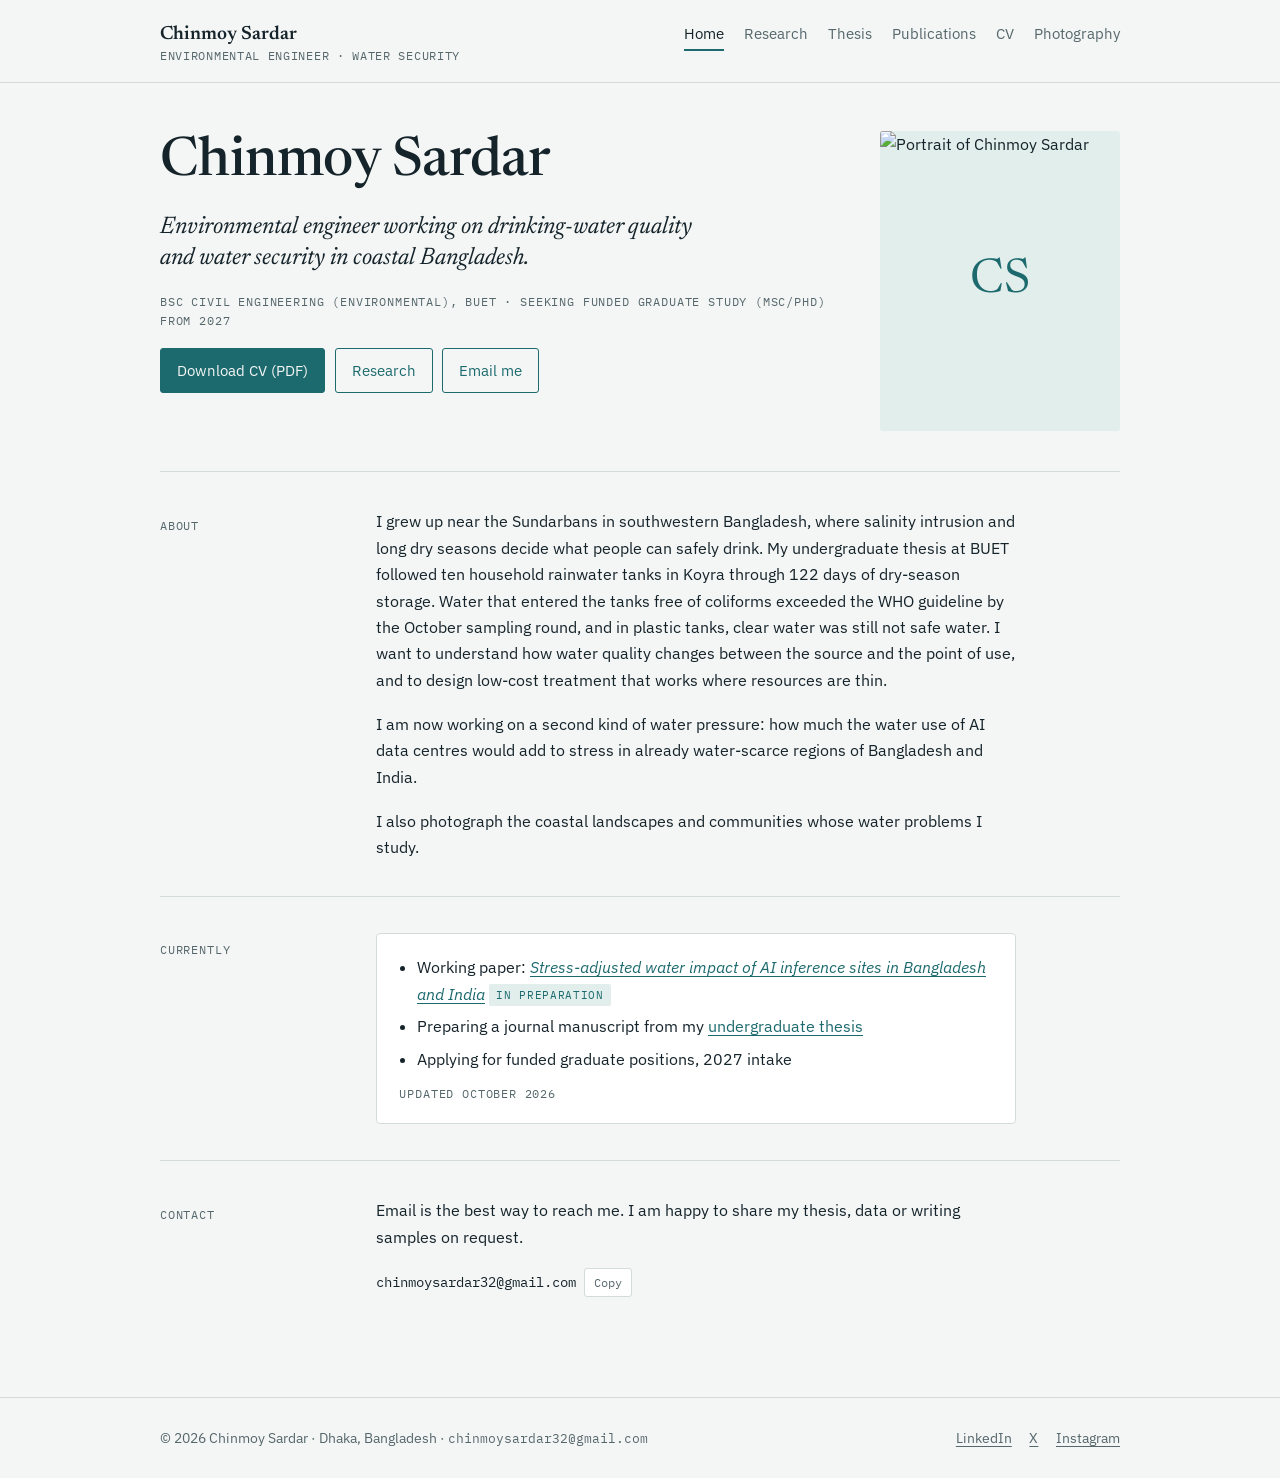
==== index.html @ 66cd184c "Rebuild portfolio as static site with audit updates Six pages (Home, Research, Thesis, Publications," ====
<!doctype html>
<html lang="en">
<head>
<meta charset="utf-8">
<meta name="viewport" content="width=device-width, initial-scale=1, viewport-fit=cover">
<title>Chinmoy Sardar — Environmental Engineer</title>
<meta name="claude:viewport-fit-sides" content="cover">
<meta name="description" content="Chinmoy Sardar, environmental engineer (BUET). Research on drinking-water quality and water security in coastal Bangladesh. CV, thesis, working papers.">
<meta name="author" content="Chinmoy Sardar">
<meta property="og:title" content="Chinmoy Sardar — Environmental Engineer">
<meta property="og:description" content="Chinmoy Sardar, environmental engineer (BUET). Research on drinking-water quality and water security in coastal Bangladesh. CV, thesis, working papers.">
<meta property="og:type" content="website">
<meta name="twitter:card" content="summary">
<link rel="preconnect" href="https://fonts.googleapis.com">
<link rel="preconnect" href="https://fonts.gstatic.com" crossorigin>
<link rel="stylesheet" href="https://fonts.googleapis.com/css2?family=IBM+Plex+Mono:wght@400;500&family=IBM+Plex+Sans:ital,wght@0,400;0,500;0,600;1,400&family=Newsreader:ital,opsz,wght@0,6..72,400;0,6..72,500;0,6..72,600;1,6..72,400&display=swap">
<link rel="stylesheet" href="assets/style.css">
<script type="application/ld+json">{"@context": "https://schema.org", "@type": "Person", "name": "Chinmoy Sardar", "jobTitle": "Environmental Engineer", "email": "mailto:chinmoysardar32@gmail.com", "alumniOf": {"@type": "CollegeOrUniversity", "name": "Bangladesh University of Engineering and Technology (BUET)"}, "knowsAbout": ["drinking-water quality", "rainwater harvesting", "water security", "coastal Bangladesh", "environmental engineering"], "sameAs": ["https://www.linkedin.com/in/chinmoy-sardar-2b792b1a0/", "https://x.com/ChinmoySardar32"]}</script>
</head>
<body>
<header class="site-header">
  <div class="wrap">
    <a class="brand" href="index.html">
      <span class="brand-name">Chinmoy Sardar</span>
      <span class="brand-role">Environmental Engineer · Water Security</span>
    </a>
    <nav class="nav" aria-label="Main">
        <a href="index.html" aria-current="page">Home</a>
        <a href="research.html">Research</a>
        <a href="thesis.html">Thesis</a>
        <a href="publications.html">Publications</a>
        <a href="cv.html">CV</a>
        <a href="photography.html">Photography</a>
    </nav>
  </div>
</header>
<main>
  <div class="wrap">

    <section class="hero">
      <div class="hero-text">
        <h1>Chinmoy Sardar</h1>
        <p class="hero-sub">Environmental engineer working on drinking-water quality and water security in coastal Bangladesh.</p>
        <p class="label">BSc Civil Engineering (Environmental), BUET · Seeking funded graduate study (MSc/PhD) from 2027</p>
        <div class="actions">
          <a class="btn primary" href="assets/Chinmoy_Sardar_CV.pdf">Download CV (PDF)</a>
          <a class="btn" href="research.html">Research</a>
          <a class="btn" href="mailto:chinmoysardar32@gmail.com">Email me</a>
        </div>
      </div>
      <div class="portrait">
        <img src="assets/profile.jpg" alt="Portrait of Chinmoy Sardar" width="480" height="600" data-fallback>
        <span class="fallback" hidden aria-hidden="true">CS</span>
      </div>
    </section>

    <section class="section">
      <p class="label">About</p>
      <div class="prose">
        <p>I grew up near the Sundarbans in southwestern Bangladesh, where salinity intrusion and long dry seasons decide what people can safely drink. My undergraduate thesis at BUET followed ten household rainwater tanks in Koyra through 122 days of dry-season storage. Water that entered the tanks free of coliforms exceeded the WHO guideline by the October sampling round, and in plastic tanks, clear water was still not safe water. I want to understand how water quality changes between the source and the point of use, and to design low-cost treatment that works where resources are thin.</p>
        <p>I am now working on a second kind of water pressure: how much the water use of AI data centres would add to stress in already water-scarce regions of Bangladesh and India.</p>
        <p>I also photograph the coastal landscapes and communities whose water problems I study.</p>
      </div>
    </section>

    <section class="section">
      <p class="label">Currently</p>
      <div>
        <div class="note">
          <ul>
            <li>Working paper: <a href="publications.html"><em>Stress-adjusted water impact of AI inference sites in Bangladesh and India</em></a> <span class="status">In preparation</span></li>
            <li>Preparing a journal manuscript from my <a href="thesis.html">undergraduate thesis</a></li>
            <li>Applying for funded graduate positions, 2027 intake</li>
          </ul>
          <p class="label">Updated October 2026</p>
        </div>
      </div>
    </section>

    <section class="section">
      <p class="label">Contact</p>
      <div class="prose">
        <p>Email is the best way to reach me. I am happy to share my thesis, data or writing samples on request.</p>
        <p class="email-line"><span>chinmoysardar32@gmail.com</span><button class="copy" type="button" data-copy="chinmoysardar32@gmail.com">Copy</button></p>
      </div>
    </section>

  </div>
</main>
<footer class="site-footer">
  <div class="wrap">
    <span>© 2026 Chinmoy Sardar · Dhaka, Bangladesh · <span class="num">chinmoysardar32@gmail.com</span></span>
    <nav aria-label="Profiles">
      <a href="https://www.linkedin.com/in/chinmoy-sardar-2b792b1a0/" rel="me">LinkedIn</a>
      <!-- Add once created: <a href="https://orcid.org/0000-0000-0000-0000" rel="me">ORCID</a> -->
      <!-- Add once created: <a href="https://scholar.google.com/citations?user=XXXX" rel="me">Google Scholar</a> -->
      <a href="https://x.com/ChinmoySardar32" rel="me">X</a>
      <a href="https://instagram.com/i_chinmoysardar" rel="me">Instagram</a>
    </nav>
  </div>
</footer>
<script src="assets/site.js"></script>
</body>
</html>
---- assets/style.css ----
/* Layout concept: a field notebook — one reading column, with small mono
   labels hung in the left margin carrying dates, places and units. */
:root {
  --paper: #f4f6f5;
  --surface: #ffffff;
  --ink: #15232a;
  --muted: #56676c;
  --rule: #d3dcda;
  --estuary: #1d6a6e;      /* accent: brackish river water */
  --estuary-soft: #e1eeec;
  --silt: #a4651c;         /* data: brick tanks, highlights */
  --font-display: "Newsreader", "Iowan Old Style", Georgia, serif;
  --font-body: "IBM Plex Sans", "Segoe UI", system-ui, sans-serif;
  --font-mono: "IBM Plex Mono", ui-monospace, "SFMono-Regular", Menlo, monospace;
  --step--1: 0.84rem;
  --step-0: 1rem;
  --step-1: 1.2rem;
  --step-2: 1.5rem;
  --step-3: 2.05rem;
  --step-4: clamp(2.4rem, 6vw, 3.4rem);
  --measure: 40rem;
  --wide: 62rem;
  color-scheme: light;
}
@media (prefers-color-scheme: dark) {
  :root:not([data-theme="light"]) {
    --paper: #0f191c; --surface: #152328; --ink: #e2ebe9; --muted: #95a7aa;
    --rule: #28393e; --estuary: #66b9b8; --estuary-soft: #173236; --silt: #d39a52;
    color-scheme: dark;
  }
}
:root[data-theme="dark"] {
  --paper: #0f191c; --surface: #152328; --ink: #e2ebe9; --muted: #95a7aa;
  --rule: #28393e; --estuary: #66b9b8; --estuary-soft: #173236; --silt: #d39a52;
  color-scheme: dark;
}

*, *::before, *::after { box-sizing: border-box; }
html { -webkit-text-size-adjust: 100%; }
body {
  margin: 0;
  background: var(--paper);
  color: var(--ink);
  font-family: var(--font-body);
  font-size: var(--step-0);
  line-height: 1.65;
}
img { max-width: 100%; display: block; }
a { color: var(--estuary); text-underline-offset: 0.18em; text-decoration-thickness: 1px; }
a:hover { text-decoration-thickness: 2px; }
:focus-visible { outline: 2px solid var(--estuary); outline-offset: 3px; border-radius: 2px; }

.wrap {
  max-width: var(--wide);
  margin-inline: auto;
  padding-left: max(16px, env(safe-area-inset-left, 0px));
  padding-right: max(16px, env(safe-area-inset-right, 0px));
}

/* Header */
.site-header { border-bottom: 1px solid var(--rule); }
.site-header .wrap {
  display: flex; flex-wrap: wrap; align-items: baseline; justify-content: space-between;
  gap: 0.5rem 2rem; padding-block: 1.1rem;
}
.brand { text-decoration: none; color: var(--ink); display: flex; flex-direction: column; }
.brand-name { font-family: var(--font-display); font-size: var(--step-1); font-weight: 600; line-height: 1.2; }
.brand-role { font-family: var(--font-mono); font-size: 0.72rem; letter-spacing: 0.06em; text-transform: uppercase; color: var(--muted); }
.nav { display: flex; flex-wrap: wrap; gap: 0.25rem 1.25rem; font-size: 0.95rem; }
.nav a { color: var(--muted); text-decoration: none; padding-block: 0.2rem; border-bottom: 2px solid transparent; }
.nav a:hover { color: var(--ink); }
.nav a[aria-current="page"] { color: var(--ink); border-bottom-color: var(--estuary); }

main { padding-block: 3rem 4rem; }

/* Type */
h1, h2, h3 { font-family: var(--font-display); font-weight: 500; line-height: 1.15; text-wrap: balance; margin: 0; }
h1 { font-size: var(--step-4); letter-spacing: -0.01em; }
h2 { font-size: var(--step-3); }
h3 { font-size: var(--step-1); font-weight: 600; line-height: 1.3; }
p { margin: 0; }
.lede { font-size: var(--step-1); line-height: 1.5; color: var(--ink); max-width: var(--measure); }
.muted { color: var(--muted); }
.label {
  font-family: var(--font-mono); font-size: 0.74rem; letter-spacing: 0.07em;
  text-transform: uppercase; color: var(--muted);
}
.prose { max-width: var(--measure); display: grid; gap: 1rem; }
.prose ul, .prose ol { margin: 0; padding-left: 1.2rem; display: grid; gap: 0.45rem; }
.num { font-family: var(--font-mono); font-variant-numeric: tabular-nums; font-size: 0.92em; }

/* Page intro */
.page-head { display: grid; gap: 0.9rem; margin-bottom: 3rem; max-width: var(--measure); }

/* Sections with a hanging margin label */
.section {
  display: grid; grid-template-columns: 11rem minmax(0, 1fr); gap: 1rem 2.5rem;
  padding-block: 2.25rem; border-top: 1px solid var(--rule);
}
.section > .label { padding-top: 0.45rem; }
.section > div { min-width: 0; display: grid; gap: 1.1rem; align-content: start; }
@media (max-width: 760px) {
  .section { grid-template-columns: minmax(0, 1fr); gap: 0.75rem; }
  .section > .label { padding-top: 0; }
}

/* Home hero */
.hero { display: grid; grid-template-columns: minmax(0, 1fr) 15rem; gap: 2.5rem; align-items: start; margin-bottom: 2.5rem; }
.hero-text { display: grid; gap: 1.1rem; min-width: 0; }
.hero-sub { font-family: var(--font-display); font-size: var(--step-2); line-height: 1.3; font-style: italic; color: var(--ink); max-width: 34rem; }
@media (max-width: 760px) { .hero { grid-template-columns: minmax(0, 1fr); } .portrait { max-width: 12rem; order: -1; } }

.portrait {
  position: relative; aspect-ratio: 4 / 5; width: 100%; max-width: 100%;
  background: var(--estuary-soft); border-radius: 3px; overflow: hidden;
}
.portrait img { position: absolute; inset: 0; width: 100%; height: 100%; object-fit: cover; }
.portrait .fallback, .photo .fallback {
  position: absolute; inset: 0; display: grid; place-items: center;
  font-family: var(--font-display); font-size: 3rem; color: var(--estuary);
}

.actions { display: flex; flex-wrap: wrap; gap: 0.6rem; }
.btn {
  display: inline-flex; align-items: center; gap: 0.4rem; padding: 0.55rem 1rem;
  border: 1px solid var(--estuary); border-radius: 3px; text-decoration: none;
  font-size: 0.95rem; color: var(--estuary); background: transparent; font-family: inherit; cursor: pointer;
}
.btn:hover { background: var(--estuary-soft); }
.btn.primary { background: var(--estuary); color: var(--paper); }
.btn.primary:hover { filter: brightness(1.08); background: var(--estuary); }

.email-line { display: flex; flex-wrap: wrap; align-items: center; gap: 0.5rem; font-family: var(--font-mono); font-size: 0.9rem; }
.copy { font: inherit; font-size: 0.78rem; padding: 0.2rem 0.55rem; border: 1px solid var(--rule); border-radius: 3px; background: var(--surface); color: var(--muted); cursor: pointer; }
.copy:hover { color: var(--ink); }

/* The one boxed element per page */
.note {
  background: var(--surface); border: 1px solid var(--rule); border-radius: 4px;
  padding: 1.25rem 1.4rem; display: grid; gap: 0.7rem; max-width: var(--measure);
}
.note ul { margin: 0; padding-left: 1.1rem; display: grid; gap: 0.4rem; }

/* Entries (CV, publications, projects) */
.entries { display: grid; gap: 1.6rem; }
.entry { display: grid; gap: 0.3rem; max-width: var(--measure); }
.entry-top { display: flex; flex-wrap: wrap; justify-content: space-between; gap: 0.1rem 1rem; align-items: baseline; }
.entry h3 { font-size: 1.08rem; }
.entry .when { font-family: var(--font-mono); font-size: 0.8rem; color: var(--muted); font-variant-numeric: tabular-nums; white-space: nowrap; }
.entry ul { margin: 0.25rem 0 0; padding-left: 1.1rem; display: grid; gap: 0.3rem; }
.entry .links { display: flex; flex-wrap: wrap; gap: 0.3rem 1rem; font-size: 0.92rem; margin-top: 0.2rem; }

.status {
  display: inline-block; font-family: var(--font-mono); font-size: 0.7rem; letter-spacing: 0.06em;
  text-transform: uppercase; padding: 0.1rem 0.45rem; border-radius: 2px;
  background: var(--estuary-soft); color: var(--estuary); vertical-align: 0.1em;
}
.entry.cite { display: block; padding-left: 1.4rem; text-indent: -1.4rem; }

/* Thesis details strip */
.facts { display: grid; grid-template-columns: repeat(auto-fit, minmax(12rem, 1fr)); gap: 0; border-top: 1px solid var(--rule); border-left: 1px solid var(--rule); margin: 0; }
.facts div { padding: 0.75rem 0.9rem; border-right: 1px solid var(--rule); border-bottom: 1px solid var(--rule); min-width: 0; }
.facts dt { font-family: var(--font-mono); font-size: 0.7rem; letter-spacing: 0.07em; text-transform: uppercase; color: var(--muted); }
.facts dd { margin: 0.15rem 0 0; font-size: 0.95rem; }

/* Findings list */
.findings { list-style: none; margin: 0; padding: 0; display: grid; gap: 1.2rem; max-width: var(--measure); }
.findings li { display: grid; gap: 0.25rem; padding-left: 1rem; border-left: 2px solid var(--rule); }
.findings strong { font-weight: 600; }

/* Figures */
.figure { margin: 0; display: grid; gap: 0.6rem; max-width: 44rem; }
.figure-frame { overflow-x: auto; background: var(--surface); border: 1px solid var(--rule); border-radius: 4px; padding: 1rem; }
.figure svg { display: block; width: 100%; height: auto; min-width: 30rem; }
.figure figcaption { font-size: 0.88rem; color: var(--muted); max-width: var(--measure); }
.svg-ink { fill: var(--ink); }
.svg-muted { fill: var(--muted); }
.svg-rule { stroke: var(--rule); }
.svg-axis { stroke: var(--muted); }
.svg-brick { fill: var(--silt); }
.svg-plastic { fill: var(--estuary); }
.svg-err { stroke: var(--ink); }
.svg-guide { stroke: var(--ink); stroke-dasharray: 4 4; }
.svg-text { font-family: var(--font-body); font-size: 12px; }
.svg-mono { font-family: var(--font-mono); font-size: 11px; }

/* Timeline */
.timeline { list-style: none; margin: 0; padding: 0; display: grid; grid-template-columns: repeat(4, minmax(0, 1fr)); gap: 0; max-width: 52rem; }
.timeline li { position: relative; padding: 1.4rem 1rem 0 0; border-top: 2px solid var(--estuary); display: grid; gap: 0.2rem; min-width: 0; }
.timeline li::before { content: ""; position: absolute; top: -7px; left: 0; width: 12px; height: 12px; border-radius: 50%; background: var(--paper); border: 2px solid var(--estuary); }
.timeline .label { color: var(--estuary); }
.timeline p { font-size: 0.92rem; }
@media (max-width: 640px) {
  .timeline { grid-template-columns: minmax(0, 1fr); }
  .timeline li { border-top: 0; border-left: 2px solid var(--estuary); padding: 0 0 1.2rem 1.2rem; }
  .timeline li::before { top: 0.25rem; left: -7px; }
}

/* Photography */
.photo { position: relative; margin: 0; display: grid; gap: 0.6rem; max-width: 34rem; }
.photo .frame { position: relative; aspect-ratio: 2 / 3; max-width: 100%; background: var(--estuary-soft); border-radius: 3px; overflow: hidden; }
.photo .frame img { position: absolute; inset: 0; width: 100%; height: 100%; object-fit: cover; }
.photo .fallback { font-family: var(--font-mono); font-size: 0.8rem; color: var(--muted); padding: 1rem; text-align: center; }
.photo figcaption { font-size: 0.92rem; }
.photo figcaption em { font-family: var(--font-display); font-size: 1.1rem; font-style: italic; }

/* Footer */
.site-footer { border-top: 1px solid var(--rule); }
.site-footer .wrap { display: flex; flex-wrap: wrap; justify-content: space-between; gap: 0.75rem 2rem; padding-block: 1.75rem; font-size: 0.9rem; color: var(--muted); }
.site-footer nav { display: flex; flex-wrap: wrap; gap: 0.25rem 1.1rem; }
.site-footer a { color: var(--muted); }
.site-footer a:hover { color: var(--ink); }

@media (prefers-reduced-motion: reduce) { * { transition: none !important; animation: none !important; } }
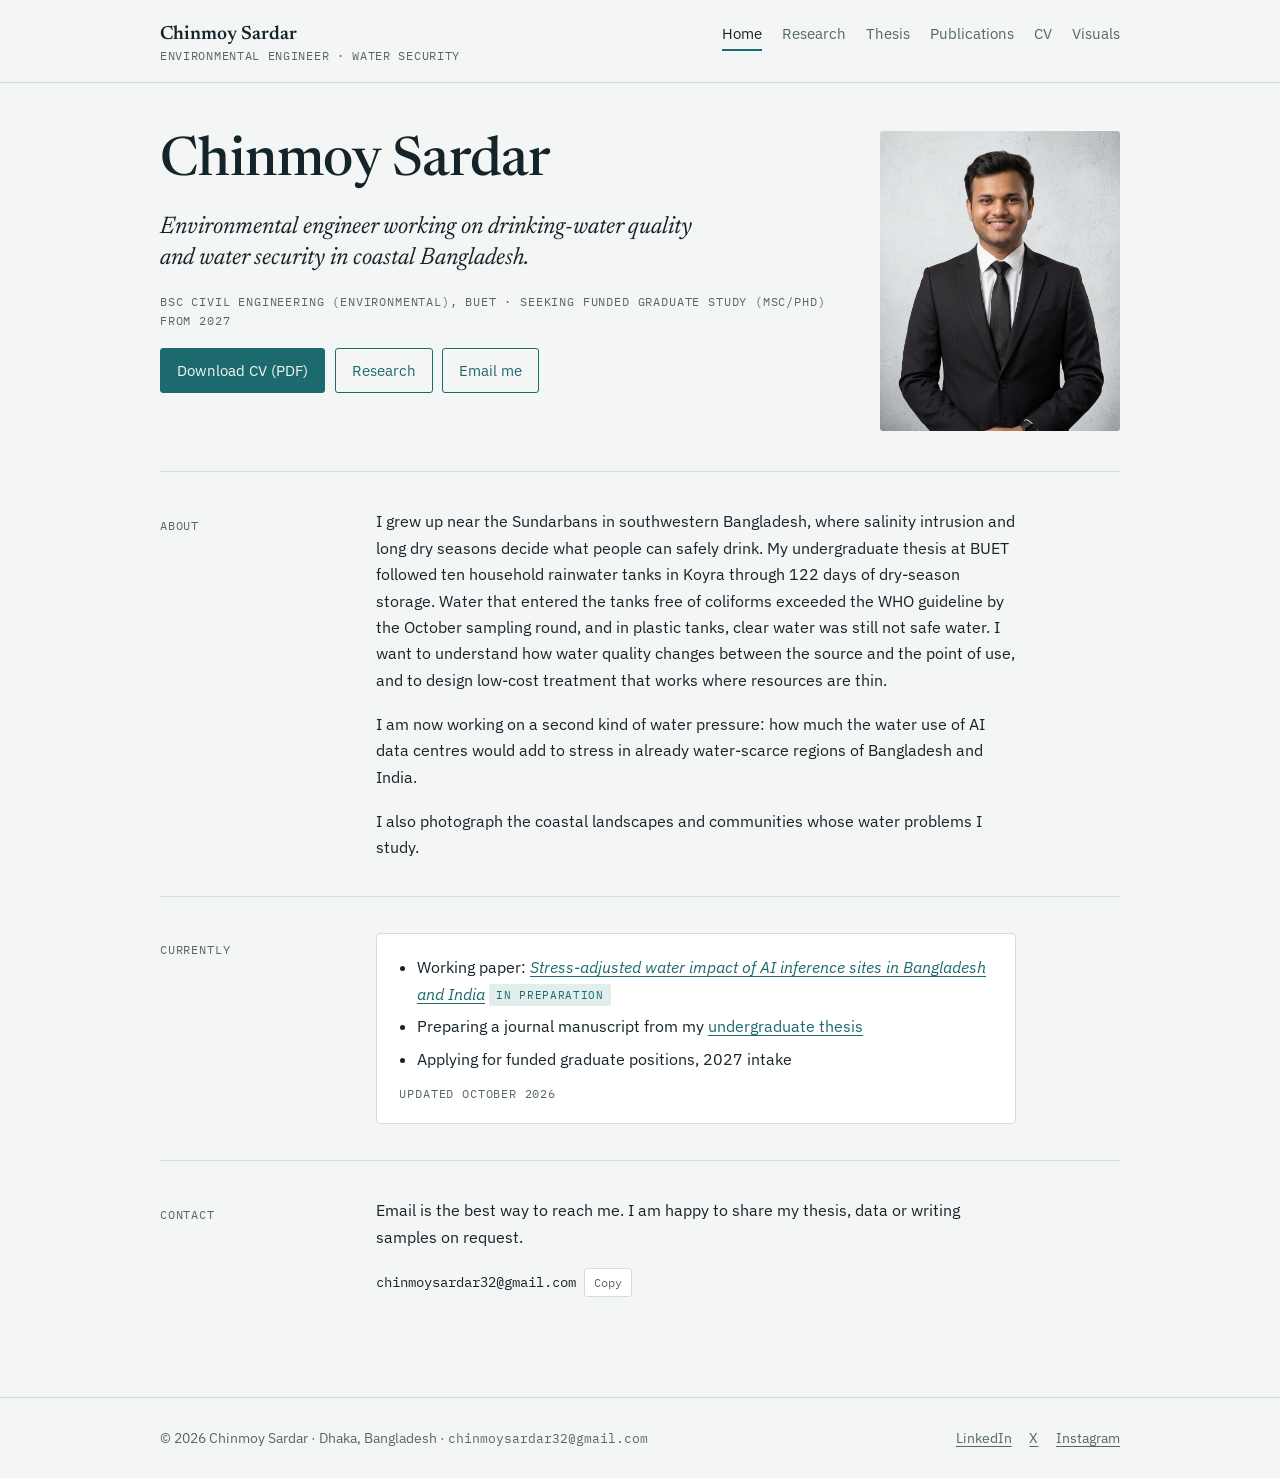
==== commit dca19b1d: "Rename Photography to Visuals and rebuild it from the Wix page Recreate the Wix artist-statement pan" ====
--- a/index.html
+++ b/index.html
@@ -30,7 +30,7 @@
         <a href="thesis.html">Thesis</a>
         <a href="publications.html">Publications</a>
         <a href="cv.html">CV</a>
-        <a href="photography.html">Photography</a>
+        <a href="visuals.html">Visuals</a>
     </nav>
   </div>
 </header>
--- a/assets/style.css
+++ b/assets/style.css
@@ -115,7 +115,7 @@
   background: var(--estuary-soft); border-radius: 3px; overflow: hidden;
 }
 .portrait img { position: absolute; inset: 0; width: 100%; height: 100%; object-fit: cover; }
-.portrait .fallback, .photo .fallback {
+.portrait .fallback {
   position: absolute; inset: 0; display: grid; place-items: center;
   font-family: var(--font-display); font-size: 3rem; color: var(--estuary);
 }
@@ -196,13 +196,47 @@
   .timeline li::before { top: 0.25rem; left: -7px; }
 }
 
-/* Photography */
-.photo { position: relative; margin: 0; display: grid; gap: 0.6rem; max-width: 34rem; }
-.photo .frame { position: relative; aspect-ratio: 2 / 3; max-width: 100%; background: var(--estuary-soft); border-radius: 3px; overflow: hidden; }
-.photo .frame img { position: absolute; inset: 0; width: 100%; height: 100%; object-fit: cover; }
-.photo .fallback { font-family: var(--font-mono); font-size: 0.8rem; color: var(--muted); padding: 1rem; text-align: center; }
-.photo figcaption { font-size: 0.92rem; }
-.photo figcaption em { font-family: var(--font-display); font-size: 1.1rem; font-style: italic; }
+/* Visuals */
+.portrait .fallback[hidden], .statement-photo .fallback[hidden] { display: none; }
+.statement {
+  display: grid; grid-template-columns: repeat(2, minmax(0, 1fr));
+  border-radius: 3px; overflow: hidden; margin-bottom: 3.5rem;
+}
+.statement-photo { position: relative; margin: 0; min-height: 30rem; background: var(--estuary-soft); }
+.statement-photo img { position: absolute; inset: 0; width: 100%; height: 100%; object-fit: cover; }
+.statement-photo .fallback {
+  position: absolute; inset: 0; display: grid; place-items: center; padding: 1rem;
+  font-family: var(--font-mono); font-size: 0.8rem; color: var(--muted); text-align: center;
+}
+.statement-panel {
+  display: grid; gap: 1.4rem; align-content: center; justify-items: center; text-align: center;
+  padding: 3rem clamp(1.5rem, 5vw, 3.5rem); background: var(--estuary); color: var(--paper);
+}
+.statement-panel h1 { font-size: var(--step-3); text-transform: uppercase; letter-spacing: 0.12em; line-height: 1.1; }
+.statement-panel h1 span { display: block; font-weight: 400; letter-spacing: 0.3em; }
+.statement-panel p { max-width: 30rem; line-height: 1.7; }
+.panel-btn { border-color: var(--paper); color: var(--paper); padding-inline: 2rem; }
+.panel-btn:hover { background: var(--paper); color: var(--estuary); }
+@media (max-width: 760px) {
+  .statement { grid-template-columns: minmax(0, 1fr); }
+  .statement-photo { min-height: 0; aspect-ratio: 4 / 5; }
+}
+
+.doc { display: grid; gap: 2rem; padding-block: 2.5rem; border-top: 1px solid var(--rule); scroll-margin-top: 1rem; }
+.doc-head { display: grid; grid-template-columns: 14rem minmax(0, 1fr); gap: 2.5rem; align-items: start; }
+.doc-cover { margin: 0; aspect-ratio: 1 / 2; border-radius: 3px; overflow: hidden; background: var(--estuary-soft); }
+.doc-cover img { width: 100%; height: 100%; object-fit: cover; object-position: 66% 50%; }
+.doc-text { display: grid; gap: 0.8rem; min-width: 0; }
+.doc-meta { font-size: 0.92rem; font-weight: 600; }
+.doc-text .prose { margin-top: 0.6rem; }
+@media (max-width: 760px) {
+  .doc-head { grid-template-columns: minmax(0, 1fr); gap: 1.5rem; }
+  .doc-cover { aspect-ratio: 3 / 2; }
+}
+.series { display: grid; grid-template-columns: repeat(2, minmax(0, 1fr)); gap: 0.75rem; }
+.series figure { margin: 0; aspect-ratio: 3 / 2; background: var(--estuary-soft); border-radius: 3px; overflow: hidden; }
+.series img { display: block; width: 100%; height: 100%; object-fit: cover; }
+@media (max-width: 560px) { .series { grid-template-columns: minmax(0, 1fr); } }
 
 /* Footer */
 .site-footer { border-top: 1px solid var(--rule); }
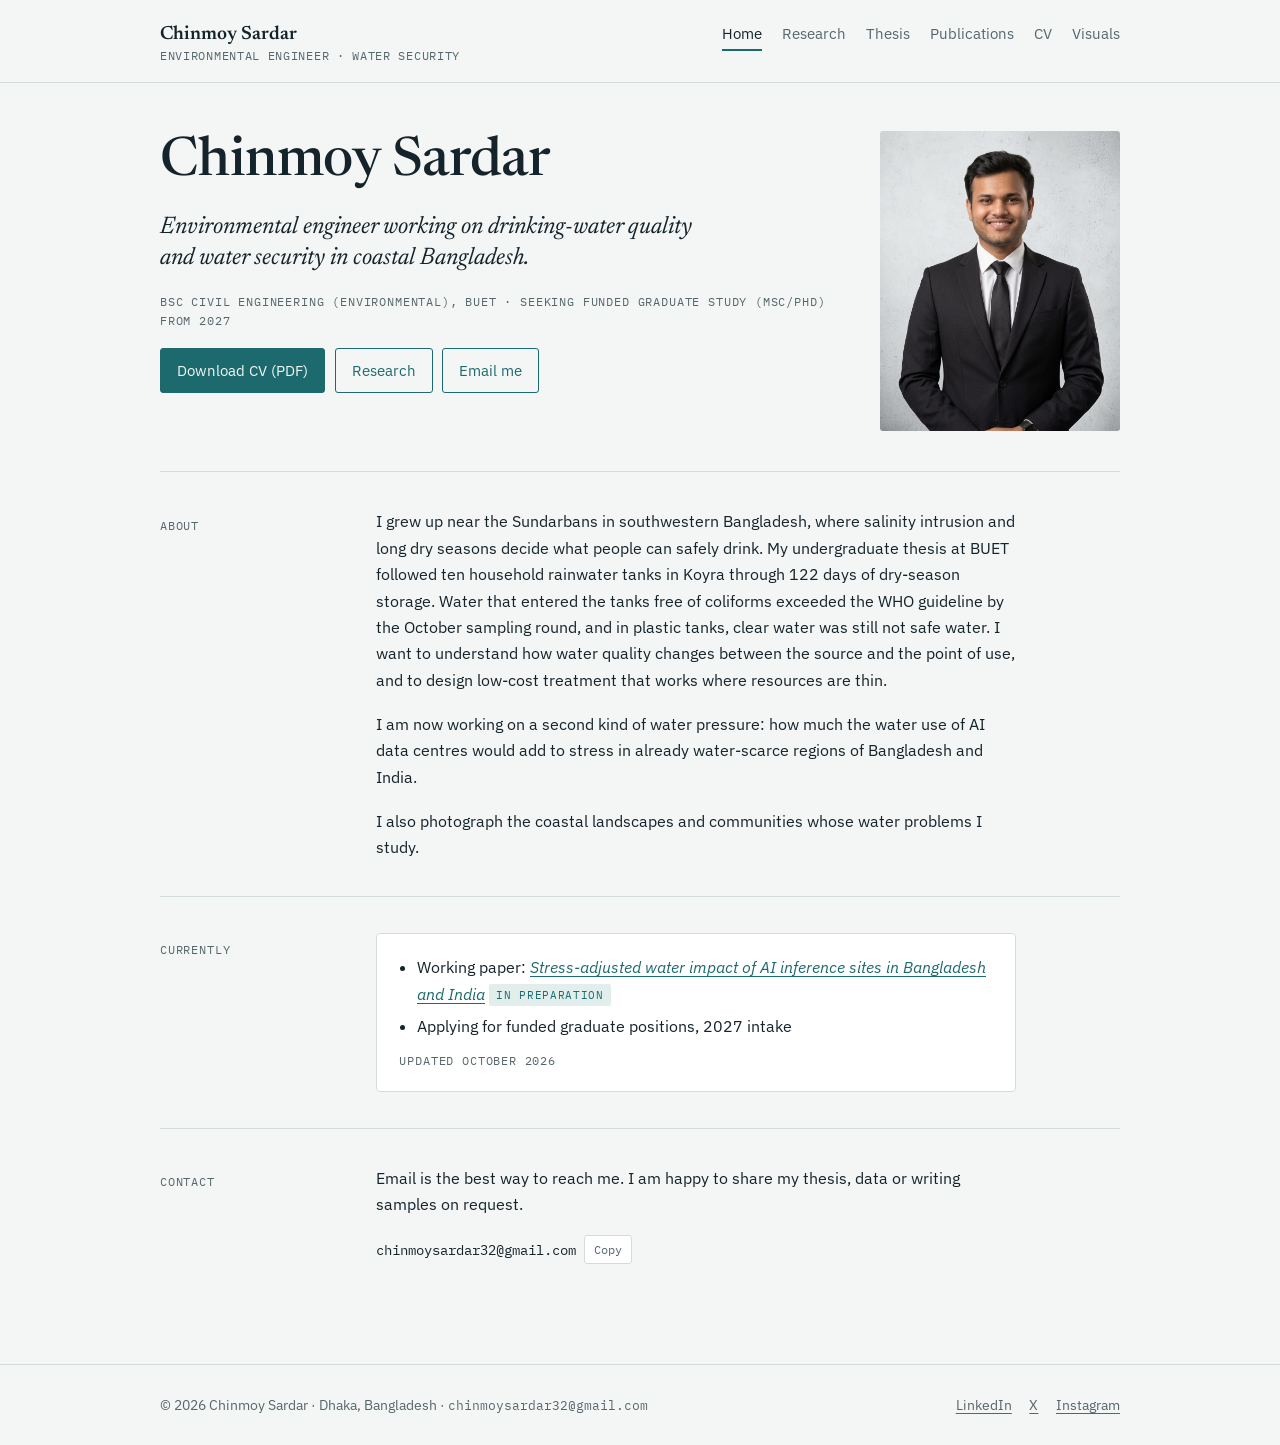
==== commit d258821a: "Remove thesis manuscript; update CV skills and prizes Drop the thesis-based manuscript everywhere an" ====
--- a/index.html
+++ b/index.html
@@ -69,7 +69,6 @@
         <div class="note">
           <ul>
             <li>Working paper: <a href="publications.html"><em>Stress-adjusted water impact of AI inference sites in Bangladesh and India</em></a> <span class="status">In preparation</span></li>
-            <li>Preparing a journal manuscript from my <a href="thesis.html">undergraduate thesis</a></li>
             <li>Applying for funded graduate positions, 2027 intake</li>
           </ul>
           <p class="label">Updated October 2026</p>
--- a/assets/style.css
+++ b/assets/style.css
@@ -156,6 +156,7 @@
   background: var(--estuary-soft); color: var(--estuary); vertical-align: 0.1em;
 }
 .entry.cite { display: block; padding-left: 1.4rem; text-indent: -1.4rem; }
+.entry.cite .status { text-indent: 0; }
 
 /* Thesis details strip */
 .facts { display: grid; grid-template-columns: repeat(auto-fit, minmax(12rem, 1fr)); gap: 0; border-top: 1px solid var(--rule); border-left: 1px solid var(--rule); margin: 0; }
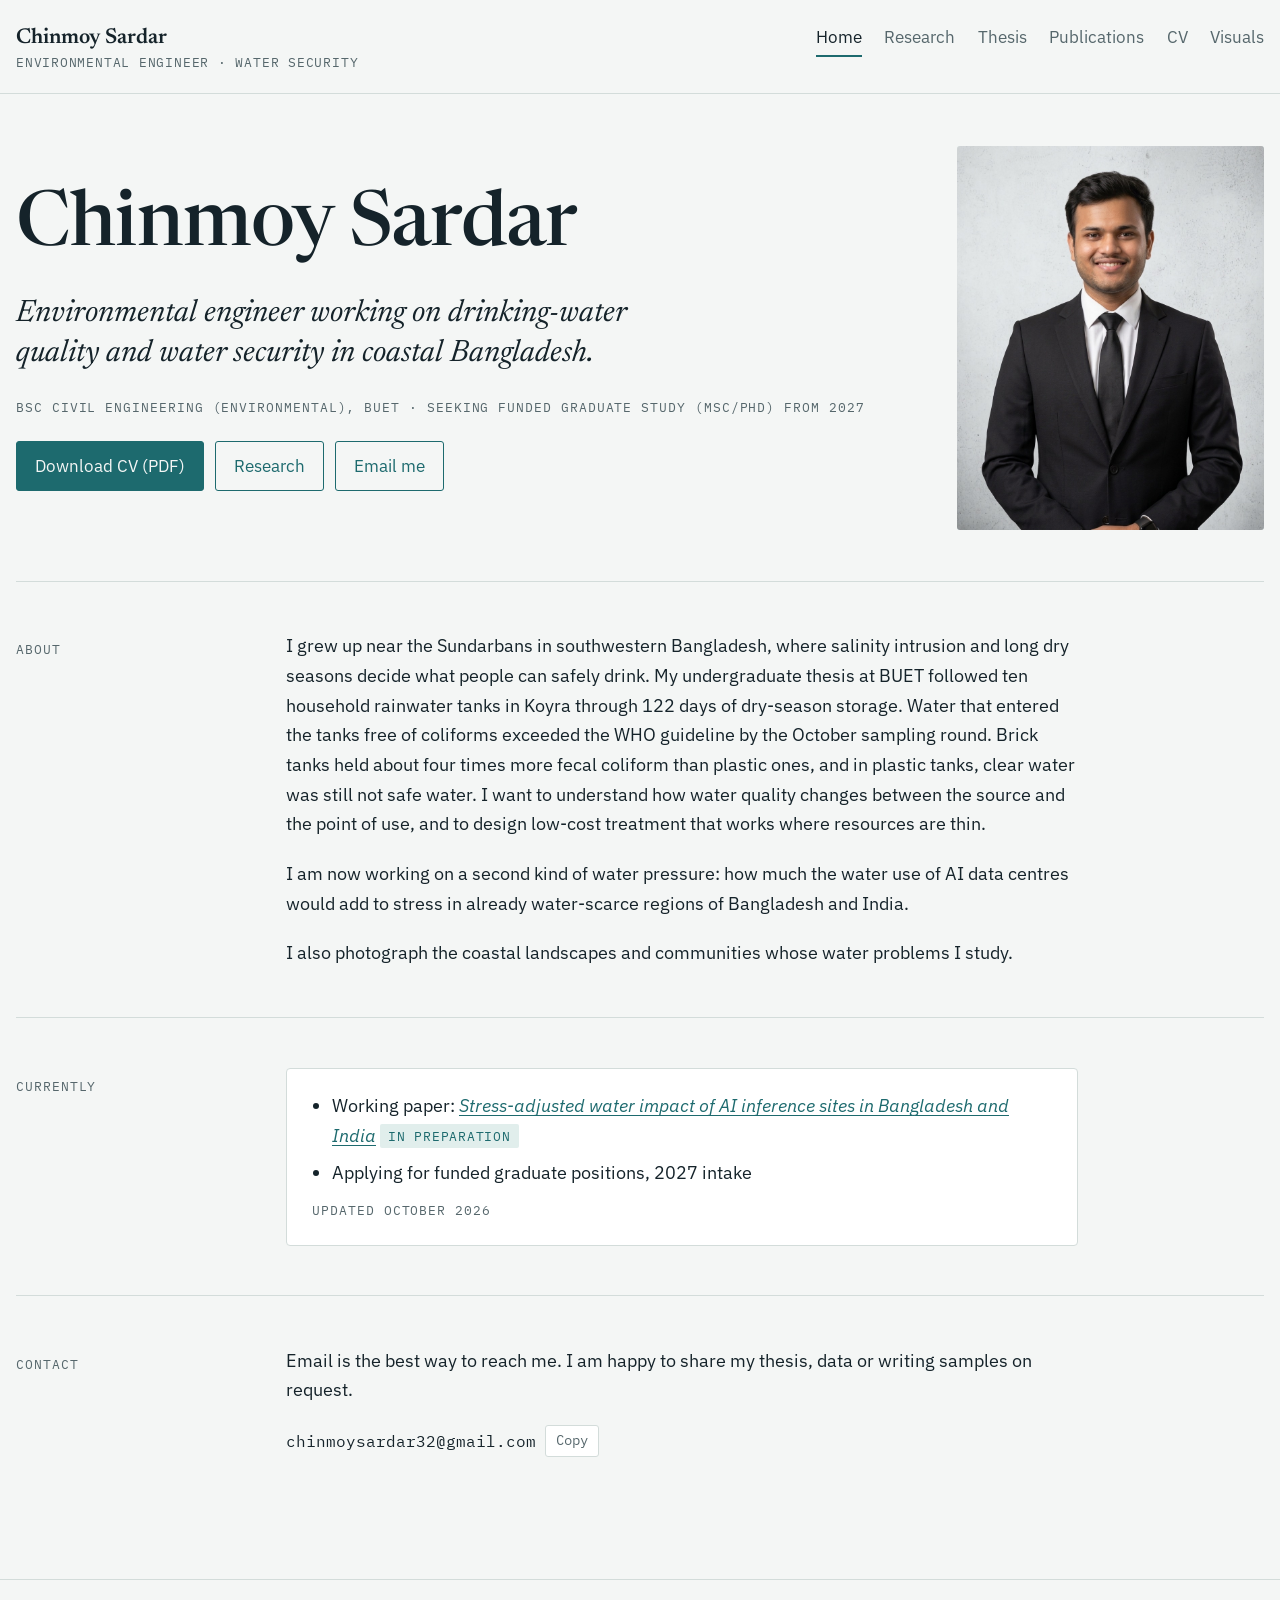
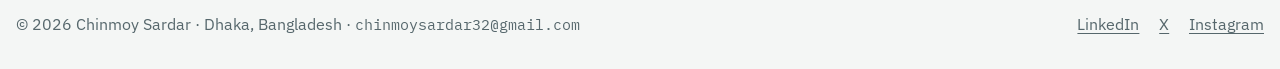
==== commit 808dbc9d: "Update thesis results from the corrected per-sample data The thesis analysis was redone from the raw" ====
--- a/index.html
+++ b/index.html
@@ -4,12 +4,15 @@
 <meta charset="utf-8">
 <meta name="viewport" content="width=device-width, initial-scale=1, viewport-fit=cover">
 <title>Chinmoy Sardar — Environmental Engineer</title>
-<meta name="claude:viewport-fit-sides" content="cover">
 <meta name="description" content="Chinmoy Sardar, environmental engineer (BUET). Research on drinking-water quality and water security in coastal Bangladesh. CV, thesis, working papers.">
 <meta name="author" content="Chinmoy Sardar">
+<link rel="canonical" href="https://chinmoysardar.github.io/">
+<link rel="icon" href="assets/favicon.svg" type="image/svg+xml">
 <meta property="og:title" content="Chinmoy Sardar — Environmental Engineer">
 <meta property="og:description" content="Chinmoy Sardar, environmental engineer (BUET). Research on drinking-water quality and water security in coastal Bangladesh. CV, thesis, working papers.">
 <meta property="og:type" content="website">
+<meta property="og:url" content="https://chinmoysardar.github.io/">
+<meta property="og:image" content="https://chinmoysardar.github.io/assets/profile.jpg">
 <meta name="twitter:card" content="summary">
 <link rel="preconnect" href="https://fonts.googleapis.com">
 <link rel="preconnect" href="https://fonts.gstatic.com" crossorigin>
@@ -57,7 +60,7 @@
     <section class="section">
       <p class="label">About</p>
       <div class="prose">
-        <p>I grew up near the Sundarbans in southwestern Bangladesh, where salinity intrusion and long dry seasons decide what people can safely drink. My undergraduate thesis at BUET followed ten household rainwater tanks in Koyra through 122 days of dry-season storage. Water that entered the tanks free of coliforms exceeded the WHO guideline by the October sampling round, and in plastic tanks, clear water was still not safe water. I want to understand how water quality changes between the source and the point of use, and to design low-cost treatment that works where resources are thin.</p>
+        <p>I grew up near the Sundarbans in southwestern Bangladesh, where salinity intrusion and long dry seasons decide what people can safely drink. My undergraduate thesis at BUET followed ten household rainwater tanks in Koyra through 122 days of dry-season storage. Water that entered the tanks free of coliforms exceeded the WHO guideline by the October sampling round. Brick tanks held about four times more fecal coliform than plastic ones, and in plastic tanks, clear water was still not safe water. I want to understand how water quality changes between the source and the point of use, and to design low-cost treatment that works where resources are thin.</p>
         <p>I am now working on a second kind of water pressure: how much the water use of AI data centres would add to stress in already water-scarce regions of Bangladesh and India.</p>
         <p>I also photograph the coastal landscapes and communities whose water problems I study.</p>
       </div>
@@ -91,8 +94,6 @@
     <span>© 2026 Chinmoy Sardar · Dhaka, Bangladesh · <span class="num">chinmoysardar32@gmail.com</span></span>
     <nav aria-label="Profiles">
       <a href="https://www.linkedin.com/in/chinmoy-sardar-2b792b1a0/" rel="me">LinkedIn</a>
-      <!-- Add once created: <a href="https://orcid.org/0000-0000-0000-0000" rel="me">ORCID</a> -->
-      <!-- Add once created: <a href="https://scholar.google.com/citations?user=XXXX" rel="me">Google Scholar</a> -->
       <a href="https://x.com/ChinmoySardar32" rel="me">X</a>
       <a href="https://instagram.com/i_chinmoysardar" rel="me">Instagram</a>
     </nav>
--- a/assets/style.css
+++ b/assets/style.css
@@ -1,5 +1,6 @@
-/* Layout concept: a field notebook — one reading column, with small mono
-   labels hung in the left margin carrying dates, places and units. */
+/* Layout concept: a field notebook — small mono labels hung in the left
+   margin carry dates, places and units; content widens into columns on
+   large screens and folds to one column on phones. */
 :root {
   --paper: #f4f6f5;
   --surface: #ffffff;
@@ -17,9 +18,10 @@
   --step-1: 1.2rem;
   --step-2: 1.5rem;
   --step-3: 2.05rem;
-  --step-4: clamp(2.4rem, 6vw, 3.4rem);
-  --measure: 40rem;
-  --wide: 62rem;
+  --step-4: clamp(1.9rem, 1.1rem + 2.6vw, 3rem);
+  --step-5: clamp(2.5rem, 1.4rem + 4vw, 4.4rem);
+  --measure: 44rem;
+  --wide: 76rem;
   color-scheme: light;
 }
 @media (prefers-color-scheme: dark) {
@@ -36,7 +38,8 @@
 }
 
 *, *::before, *::after { box-sizing: border-box; }
-html { -webkit-text-size-adjust: 100%; }
+/* 16px on phones, rising to 18px on large screens */
+html { -webkit-text-size-adjust: 100%; font-size: clamp(100%, 93.75% + 0.25vw, 112.5%); }
 body {
   margin: 0;
   background: var(--paper);
@@ -70,8 +73,12 @@
 .nav a { color: var(--muted); text-decoration: none; padding-block: 0.2rem; border-bottom: 2px solid transparent; }
 .nav a:hover { color: var(--ink); }
 .nav a[aria-current="page"] { color: var(--ink); border-bottom-color: var(--estuary); }
-
-main { padding-block: 3rem 4rem; }
+@media (max-width: 560px) {
+  .site-header .wrap { flex-direction: column; align-items: stretch; gap: 0.75rem; }
+  .nav { display: grid; grid-template-columns: repeat(3, minmax(0, 1fr)); gap: 0.15rem 1rem; }
+}
+
+main { padding-block: clamp(2rem, 4vw, 3.5rem) 4rem; }
 
 /* Type */
 h1, h2, h3 { font-family: var(--font-display); font-weight: 500; line-height: 1.15; text-wrap: balance; margin: 0; }
@@ -99,16 +106,29 @@
 }
 .section > .label { padding-top: 0.45rem; }
 .section > div { min-width: 0; display: grid; gap: 1.1rem; align-content: start; }
-@media (max-width: 760px) {
-  .section { grid-template-columns: minmax(0, 1fr); gap: 0.75rem; }
+@media (min-width: 1100px) { .section { grid-template-columns: 12rem minmax(0, 1fr); gap: 1rem 3rem; padding-block: 2.75rem; } }
+@media (max-width: 760px) {
+  .section { grid-template-columns: minmax(0, 1fr); gap: 0.75rem; padding-block: 1.75rem; }
   .section > .label { padding-top: 0; }
 }
 
+/* Multi-column groups on wide screens */
+@media (min-width: 900px) {
+  .entries.cols-2 { grid-template-columns: repeat(2, minmax(0, 1fr)); gap: 2rem 2.5rem; }
+  .entries.cols-3 { grid-template-columns: repeat(3, minmax(0, 1fr)); gap: 2rem 2.25rem; }
+  .entries.cols-2 > p, .entries.cols-3 > p { grid-column: 1 / -1; }
+  .entries.cols-3 .entry-top { flex-direction: column; gap: 0.2rem; }
+  .entries.cols-3 .when { white-space: normal; }
+}
+
 /* Home hero */
-.hero { display: grid; grid-template-columns: minmax(0, 1fr) 15rem; gap: 2.5rem; align-items: start; margin-bottom: 2.5rem; }
-.hero-text { display: grid; gap: 1.1rem; min-width: 0; }
-.hero-sub { font-family: var(--font-display); font-size: var(--step-2); line-height: 1.3; font-style: italic; color: var(--ink); max-width: 34rem; }
-@media (max-width: 760px) { .hero { grid-template-columns: minmax(0, 1fr); } .portrait { max-width: 12rem; order: -1; } }
+.hero {
+  display: grid; grid-template-columns: minmax(0, 1fr) clamp(15rem, 24vw, 21rem);
+  gap: clamp(2rem, 5vw, 4.5rem); align-items: center; margin-bottom: clamp(2rem, 4vw, 3.5rem);
+}
+.hero-text { display: grid; gap: 1.25rem; min-width: 0; }
+.hero h1 { font-size: var(--step-5); }
+.hero-sub { font-family: var(--font-display); font-size: clamp(1.25rem, 1rem + 1vw, 1.75rem); line-height: 1.3; font-style: italic; color: var(--ink); max-width: 36rem; }
 
 .portrait {
   position: relative; aspect-ratio: 4 / 5; width: 100%; max-width: 100%;
@@ -118,6 +138,10 @@
 .portrait .fallback {
   position: absolute; inset: 0; display: grid; place-items: center;
   font-family: var(--font-display); font-size: 3rem; color: var(--estuary);
+}
+@media (max-width: 760px) {
+  .hero { grid-template-columns: minmax(0, 1fr); gap: 1.25rem; align-items: start; }
+  .portrait { order: -1; width: 8.5rem; max-width: 40%; }
 }
 
 .actions { display: flex; flex-wrap: wrap; gap: 0.6rem; }
@@ -129,6 +153,7 @@
 .btn:hover { background: var(--estuary-soft); }
 .btn.primary { background: var(--estuary); color: var(--paper); }
 .btn.primary:hover { filter: brightness(1.08); background: var(--estuary); }
+@media (max-width: 560px) { .actions { gap: 0.45rem; } .btn { padding: 0.5rem 0.75rem; font-size: 0.88rem; } }
 
 .email-line { display: flex; flex-wrap: wrap; align-items: center; gap: 0.5rem; font-family: var(--font-mono); font-size: 0.9rem; }
 .copy { font: inherit; font-size: 0.78rem; padding: 0.2rem 0.55rem; border: 1px solid var(--rule); border-radius: 3px; background: var(--surface); color: var(--muted); cursor: pointer; }
@@ -143,7 +168,7 @@
 
 /* Entries (CV, publications, projects) */
 .entries { display: grid; gap: 1.6rem; }
-.entry { display: grid; gap: 0.3rem; max-width: var(--measure); }
+.entry { display: grid; gap: 0.3rem; align-content: start; max-width: var(--measure); min-width: 0; }
 .entry-top { display: flex; flex-wrap: wrap; justify-content: space-between; gap: 0.1rem 1rem; align-items: baseline; }
 .entry h3 { font-size: 1.08rem; }
 .entry .when { font-family: var(--font-mono); font-size: 0.8rem; color: var(--muted); font-variant-numeric: tabular-nums; white-space: nowrap; }
@@ -159,7 +184,7 @@
 .entry.cite .status { text-indent: 0; }
 
 /* Thesis details strip */
-.facts { display: grid; grid-template-columns: repeat(auto-fit, minmax(12rem, 1fr)); gap: 0; border-top: 1px solid var(--rule); border-left: 1px solid var(--rule); margin: 0; }
+.facts { display: grid; grid-template-columns: repeat(auto-fit, minmax(min(100%, 9.5rem), 1fr)); gap: 0; border-top: 1px solid var(--rule); border-left: 1px solid var(--rule); margin: 0; }
 .facts div { padding: 0.75rem 0.9rem; border-right: 1px solid var(--rule); border-bottom: 1px solid var(--rule); min-width: 0; }
 .facts dt { font-family: var(--font-mono); font-size: 0.7rem; letter-spacing: 0.07em; text-transform: uppercase; color: var(--muted); }
 .facts dd { margin: 0.15rem 0 0; font-size: 0.95rem; }
@@ -172,7 +197,11 @@
 /* Figures */
 .figure { margin: 0; display: grid; gap: 0.6rem; max-width: 44rem; }
 .figure-frame { overflow-x: auto; background: var(--surface); border: 1px solid var(--rule); border-radius: 4px; padding: 1rem; }
-.figure svg { display: block; width: 100%; height: auto; min-width: 30rem; }
+.figure svg { display: block; width: 100%; height: auto; min-width: 26rem; }
+@media (min-width: 1100px) {
+  .results { grid-template-columns: minmax(0, 1fr) minmax(0, 1fr); gap: 1.5rem 3rem; align-items: start; }
+  .results .figure svg { min-width: 0; }
+}
 .figure figcaption { font-size: 0.88rem; color: var(--muted); max-width: var(--measure); }
 .svg-ink { fill: var(--ink); }
 .svg-muted { fill: var(--muted); }
@@ -237,6 +266,14 @@
 .series { display: grid; grid-template-columns: repeat(2, minmax(0, 1fr)); gap: 0.75rem; }
 .series figure { margin: 0; aspect-ratio: 3 / 2; background: var(--estuary-soft); border-radius: 3px; overflow: hidden; }
 .series img { display: block; width: 100%; height: 100%; object-fit: cover; }
+@media (min-width: 1100px) {
+  .series { grid-template-columns: repeat(3, minmax(0, 1fr)); gap: 1rem; }
+  /* 8 photos: the first spans two columns so every row is full */
+  .series figure:first-child { grid-column: span 2; aspect-ratio: auto; position: relative; }
+  .series figure:first-child img { position: absolute; inset: 0; }
+  .statement-photo { min-height: 36rem; }
+  .doc-head { grid-template-columns: 17rem minmax(0, 1fr); gap: 3.5rem; }
+}
 @media (max-width: 560px) { .series { grid-template-columns: minmax(0, 1fr); } }
 
 /* Footer */
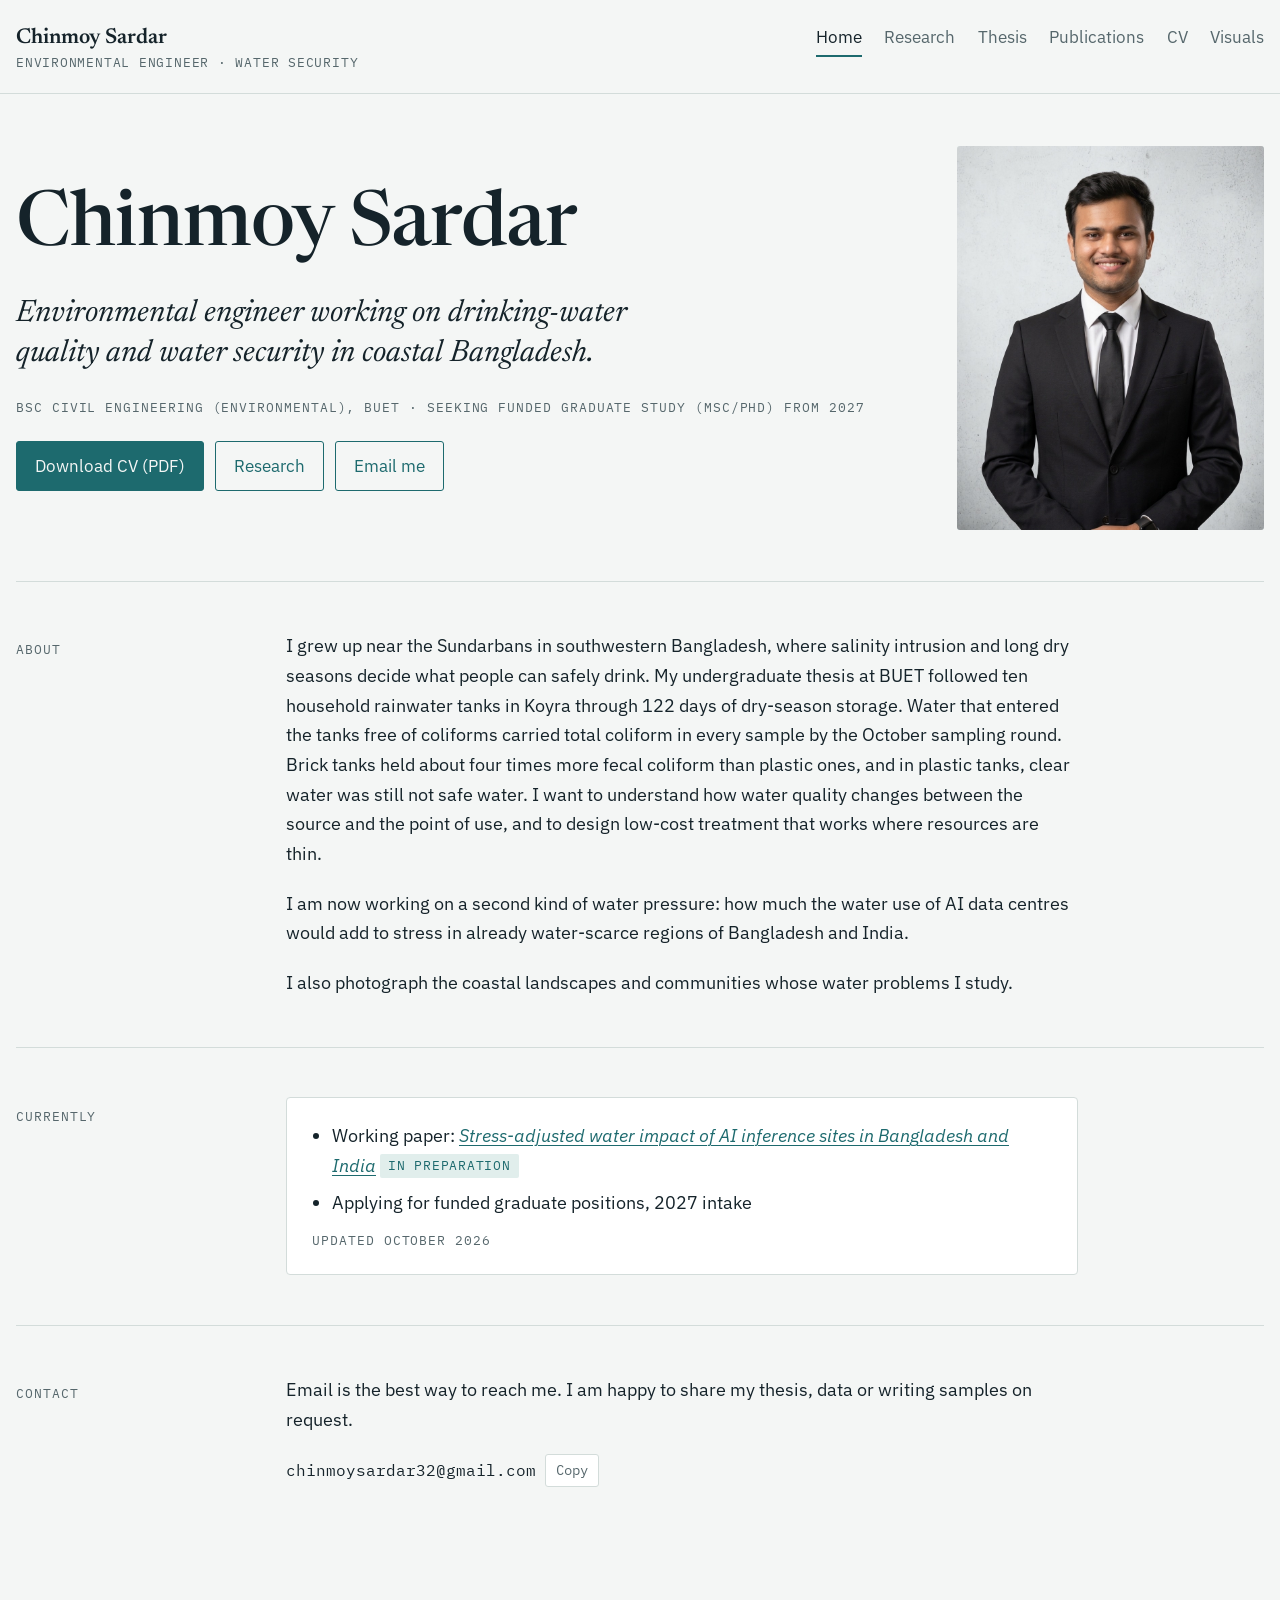
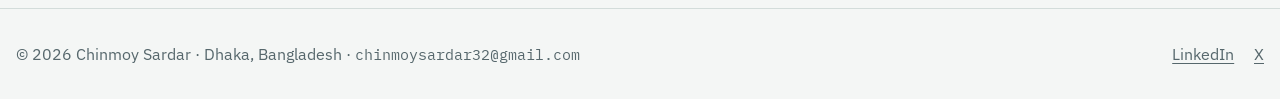
==== commit 7f27a0a9: "Update thesis results to match corrected thesis; link art portfolio; remove Instagram - Thesis, rese" ====
--- a/index.html
+++ b/index.html
@@ -60,7 +60,7 @@
     <section class="section">
       <p class="label">About</p>
       <div class="prose">
-        <p>I grew up near the Sundarbans in southwestern Bangladesh, where salinity intrusion and long dry seasons decide what people can safely drink. My undergraduate thesis at BUET followed ten household rainwater tanks in Koyra through 122 days of dry-season storage. Water that entered the tanks free of coliforms exceeded the WHO guideline by the October sampling round. Brick tanks held about four times more fecal coliform than plastic ones, and in plastic tanks, clear water was still not safe water. I want to understand how water quality changes between the source and the point of use, and to design low-cost treatment that works where resources are thin.</p>
+        <p>I grew up near the Sundarbans in southwestern Bangladesh, where salinity intrusion and long dry seasons decide what people can safely drink. My undergraduate thesis at BUET followed ten household rainwater tanks in Koyra through 122 days of dry-season storage. Water that entered the tanks free of coliforms carried total coliform in every sample by the October sampling round. Brick tanks held about four times more fecal coliform than plastic ones, and in plastic tanks, clear water was still not safe water. I want to understand how water quality changes between the source and the point of use, and to design low-cost treatment that works where resources are thin.</p>
         <p>I am now working on a second kind of water pressure: how much the water use of AI data centres would add to stress in already water-scarce regions of Bangladesh and India.</p>
         <p>I also photograph the coastal landscapes and communities whose water problems I study.</p>
       </div>
@@ -95,10 +95,11 @@
     <nav aria-label="Profiles">
       <a href="https://www.linkedin.com/in/chinmoy-sardar-2b792b1a0/" rel="me">LinkedIn</a>
       <a href="https://x.com/ChinmoySardar32" rel="me">X</a>
-      <a href="https://instagram.com/i_chinmoysardar" rel="me">Instagram</a>
     </nav>
   </div>
 </footer>
 <script src="assets/site.js"></script>
+<script data-goatcounter="https://chinmoysardar.goatcounter.com/count"
+        async src="//gc.zgo.at/count.js"></script>
 </body>
 </html>
